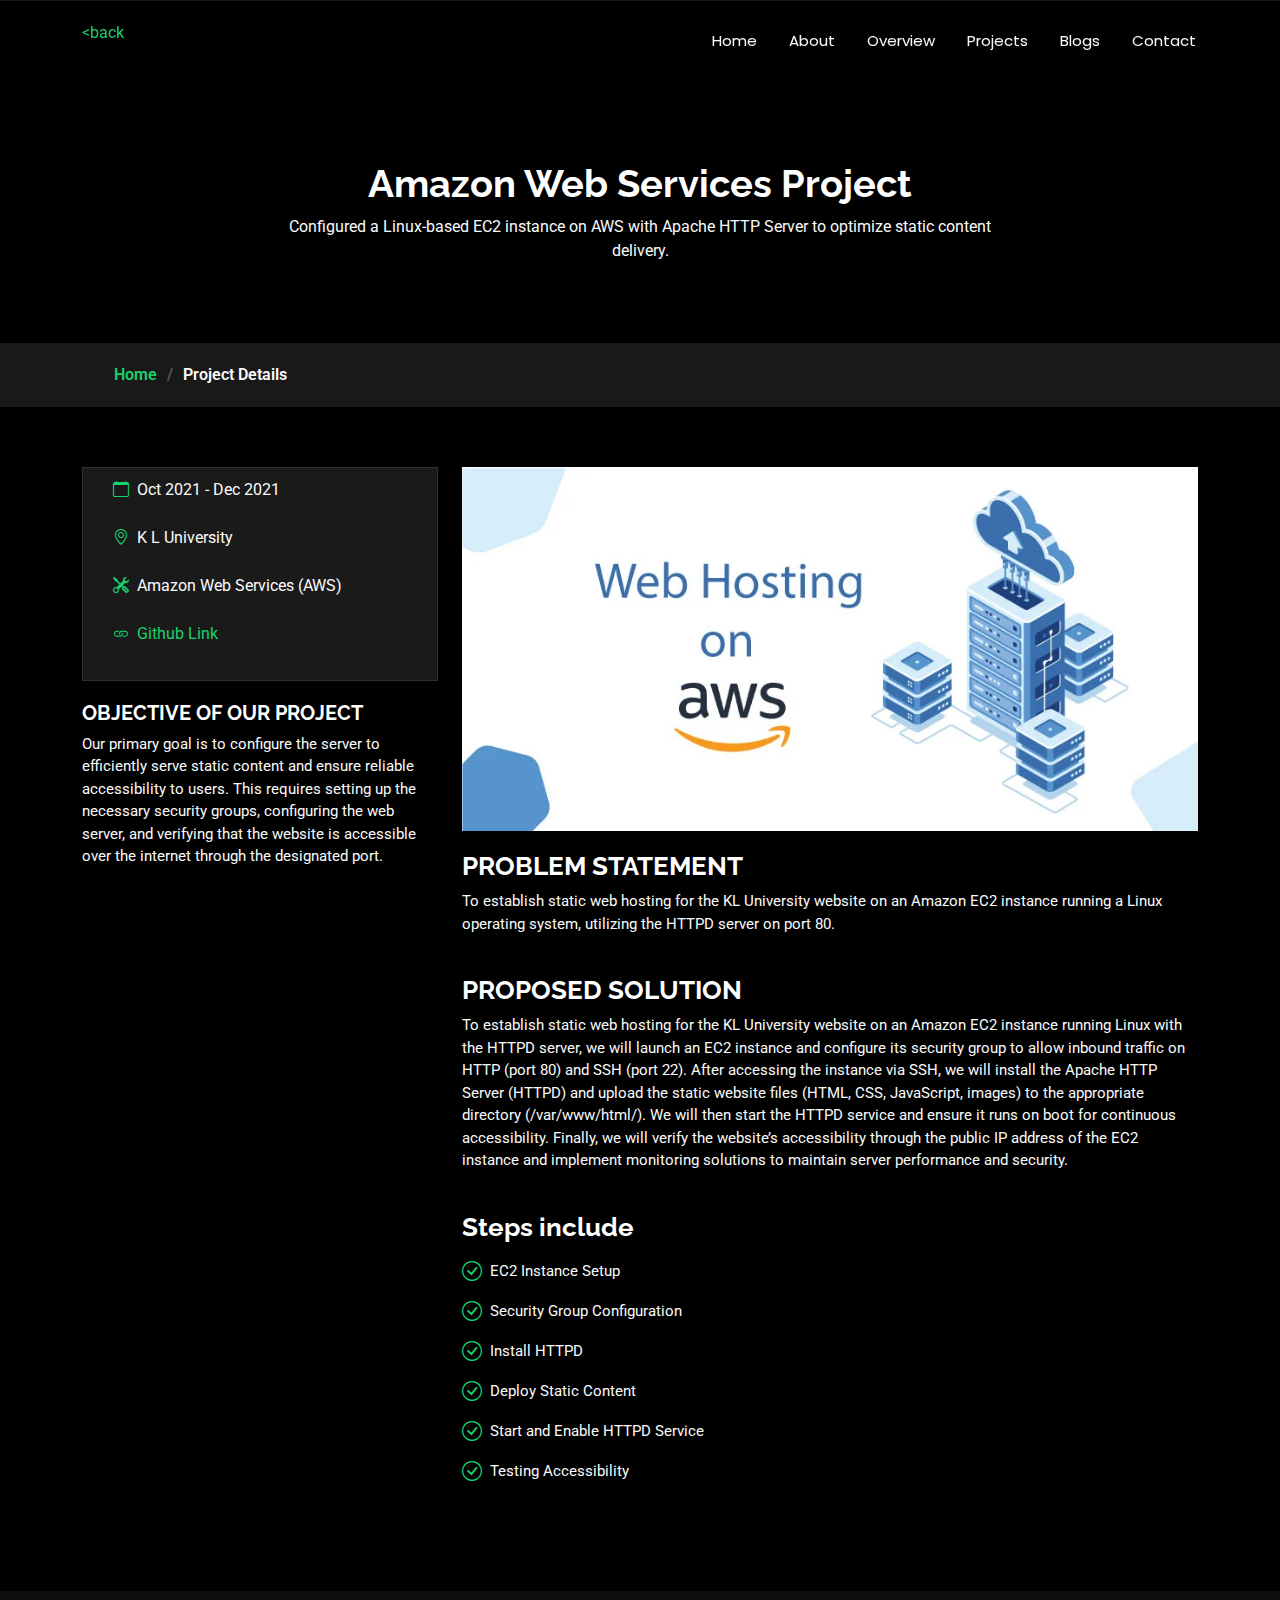
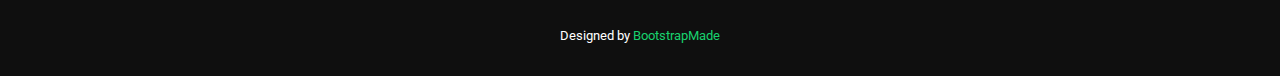
==== aws.html @ 351d0216 "Test (#1)" ====
<!DOCTYPE html>
<html lang="en">

<head>
  <meta charset="utf-8">
  <meta content="width=device-width, initial-scale=1.0" name="viewport">
  <title>Project Details - Priyanka Nidadavolu</title>
  <meta name="description" content="">
  <meta name="keywords" content="">

  <!-- Favicons -->
  <link href="assets/img/favicon.png" rel="icon">
  <link href="assets/img/apple-touch-icon.png" rel="apple-touch-icon">

  <!-- Fonts -->
  <link href="https://fonts.googleapis.com" rel="preconnect">
  <link href="https://fonts.gstatic.com" rel="preconnect" crossorigin>
  <link href="https://fonts.googleapis.com/css2?family=Roboto:ital,wght@0,100;0,300;0,400;0,500;0,700;0,900;1,100;1,300;1,400;1,500;1,700;1,900&family=Poppins:ital,wght@0,100;0,200;0,300;0,400;0,500;0,600;0,700;0,800;0,900;1,100;1,200;1,300;1,400;1,500;1,600;1,700;1,800;1,900&family=Raleway:ital,wght@0,100;0,200;0,300;0,400;0,500;0,600;0,700;0,800;0,900;1,100;1,200;1,300;1,400;1,500;1,600;1,700;1,800;1,900&display=swap" rel="stylesheet">

  <!-- Vendor CSS Files -->
  <link href="assets/vendor/bootstrap/css/bootstrap.min.css" rel="stylesheet">
  <link href="assets/vendor/bootstrap-icons/bootstrap-icons.css" rel="stylesheet">
  <link href="assets/vendor/aos/aos.css" rel="stylesheet">
  <link href="assets/vendor/swiper/swiper-bundle.min.css" rel="stylesheet">
  <link href="assets/vendor/glightbox/css/glightbox.min.css" rel="stylesheet">

  <!-- Main CSS File -->
  <link href="assets/css/main.css" rel="stylesheet">

  <!-- =======================================================
  * Template Name: Personal
  * Template URL: https://bootstrapmade.com/personal-free-resume-bootstrap-template/
  * Updated: Aug 07 2024 with Bootstrap v5.3.3
  * Author: BootstrapMade.com
  * License: https://bootstrapmade.com/license/
  ======================================================== -->
</head>

<body class="service-details-page">

  <header id="header" class="header d-flex align-items-center fixed-top">
    <div class="container-fluid container-xl position-relative d-flex align-items-center justify-content-between">

      <a href="projects.html" class="logo d-flex align-items-center">
        <!-- Uncomment the line below if you also wish to use an image logo -->
        <!-- <img src="assets/img/logo.png" alt=""> -->
        <p class="sitename">&lt;back</p>
      </a>

      <nav id="navmenu" class="navmenu">
        <ul>
          <li><a href="index.html">Home</a></li>
          <li><a href="about.html">About</a></li>
          <li><a href="overview.html">Overview</a></li>
          <li><a href="projects.html">Projects</a></li>
          <li><a href="blogs.html">Blogs</a></li>
          <li><a href="contact.html">Contact</a></li>
        </ul>
        <i class="mobile-nav-toggle d-xl-none bi bi-list"></i>
      </nav>

    </div>
  </header>

  <main class="main">

    <!-- Page Title -->
    <div class="page-title" data-aos="fade">
      <div class="heading">
        <div class="container">
          <div class="row d-flex justify-content-center text-center">
            <div class="col-lg-8">
              <h1>Amazon Web Services Project</h1>
              <p class="mb-0">Configured a Linux-based EC2 instance on AWS with Apache HTTP Server to optimize static content delivery.</p>
            </div>
          </div>
        </div>
      </div>
      <nav class="breadcrumbs">
        <div class="container">
          <ol>
            <li><a href="index.html">Home</a></li>
            <li class="current">Project Details</li>
          </ol>
        </div>
      </nav>
    </div><!-- End Page Title -->

    <!-- Service Details Section -->
    <section id="service-details" class="service-details section">

      <div class="container">

        <div class="row gy-4">

          <div class="col-lg-4" data-aos="fade-up" data-aos-delay="100">
            <div class="services-list">
              <div style="display: flex; align-items: center;">
                <i class="bi bi-calendar" style="color: #18d26e"></i>
                <h7 style="margin-left: 8px;">Oct 2021 - Dec 2021</h7>
              </div><br>
              <div style="display: flex; align-items: center;">
                <i class="bi bi-geo-alt" style="color: #18d26e"></i>
                <h7 style="margin-left: 8px;">K L University</h7>
              </div><br>
              <div style="display: flex; align-items: center;">
                <i class="bi bi-tools" style="color: #18d26e"></i>
                <h7 style="margin-left: 8px;">Amazon Web Services (AWS)</h7>
              </div><br>
              <div style="display: flex; align-items: center;">
                <i class="bi bi-link" style="color: #18d26e"></i>
                <h7><a href="https://github.com/aws-project-klu/static-web-hosting">&nbsp; Github Link</a></h7>
              </div><br>
            </div>

            <h4>OBJECTIVE OF OUR PROJECT</h4>
            <p>
              Our primary goal is to configure the server to efficiently serve static content and ensure reliable accessibility to users. This requires setting up the necessary security groups, configuring the web server, and verifying that the website is accessible over the internet through the designated port.</p>
          </div>

          <div class="col-lg-8" data-aos="fade-up" data-aos-delay="200">
            <img src="assets/img/projects/aws.webp" alt="" class="img-fluid services-img">
            <h3>PROBLEM STATEMENT</h3>
            <p>
                To establish static web hosting for the KL University website on an Amazon EC2 instance running a Linux operating system, utilizing the HTTPD server on port 80. 
            </p><br>
            <h3>PROPOSED SOLUTION</h3>
            <p>
                To establish static web hosting for the KL University website on an Amazon EC2 instance running Linux with the HTTPD server, we will launch an EC2 instance and configure its security group to allow inbound traffic on HTTP (port 80) and SSH (port 22). After accessing the instance via SSH, we will install the Apache HTTP Server (HTTPD) and upload the static website files (HTML, CSS, JavaScript, images) to the appropriate directory (/var/www/html/). We will then start the HTTPD service and ensure it runs on boot for continuous accessibility. Finally, we will verify the website’s accessibility through the public IP address of the EC2 instance and implement monitoring solutions to maintain server performance and security.
            </p><br>
            <h3>Steps include</h3>
            <ul>
              <li><i class="bi bi-check-circle"></i> <span>EC2 Instance Setup</span></li>
              <li><i class="bi bi-check-circle"></i> <span>Security Group Configuration</span></li>
              <li><i class="bi bi-check-circle"></i> <span>Install HTTPD</span></li>
              <li><i class="bi bi-check-circle"></i> <span>Deploy Static Content</span></li>
              <li><i class="bi bi-check-circle"></i> <span>Start and Enable HTTPD Service</span></li>
              <li><i class="bi bi-check-circle"></i> <span>Testing Accessibility</span></li>
            </ul><br>
            <!-- <h3>E POSTER</h3><br> -->
            <!-- <div class="portfolio-content h-100">
              <a href="assets/img/projects/eposter.png" data-gallery="portfolio-gallery-branding" class="glightbox preview-link"><img src="assets/img/projects/eposter.png" class="img-fluid"><br></i></a>
  
            </div> -->
          </div>

        </div>

      </div>

    </section><!-- /Service Details Section -->

  </main>

  <footer id="footer" class="footer dark-background">
    <div class="container">
      
        <div class="credits">
          <!-- All the links in the footer should remain intact. -->
          <!-- You can delete the links only if you've purchased the pro version. -->
          <!-- Licensing information: https://bootstrapmade.com/license/ -->
          <!-- Purchase the pro version with working PHP/AJAX contact form: [buy-url] -->
          Designed by <a href="https://bootstrapmade.com/">BootstrapMade</a>
        </div>
      </div>
    </div>
  </footer>

  <!-- Scroll Top -->
  <a href="#" id="scroll-top" class="scroll-top d-flex align-items-center justify-content-center"><i class="bi bi-arrow-up-short"></i></a>

  <!-- Preloader -->
  <div id="preloader"></div>

  <!-- Vendor JS Files -->
  <script src="assets/vendor/bootstrap/js/bootstrap.bundle.min.js"></script>
  <script src="assets/vendor/php-email-form/validate.js"></script>
  <script src="assets/vendor/aos/aos.js"></script>
  <script src="assets/vendor/typed.js/typed.umd.js"></script>
  <script src="assets/vendor/purecounter/purecounter_vanilla.js"></script>
  <script src="assets/vendor/waypoints/noframework.waypoints.js"></script>
  <script src="assets/vendor/swiper/swiper-bundle.min.js"></script>
  <script src="assets/vendor/glightbox/js/glightbox.min.js"></script>
  <script src="assets/vendor/imagesloaded/imagesloaded.pkgd.min.js"></script>
  <script src="assets/vendor/isotope-layout/isotope.pkgd.min.js"></script>

  <!-- Main JS File -->
  <script src="assets/js/main.js"></script>

</body>

</html>
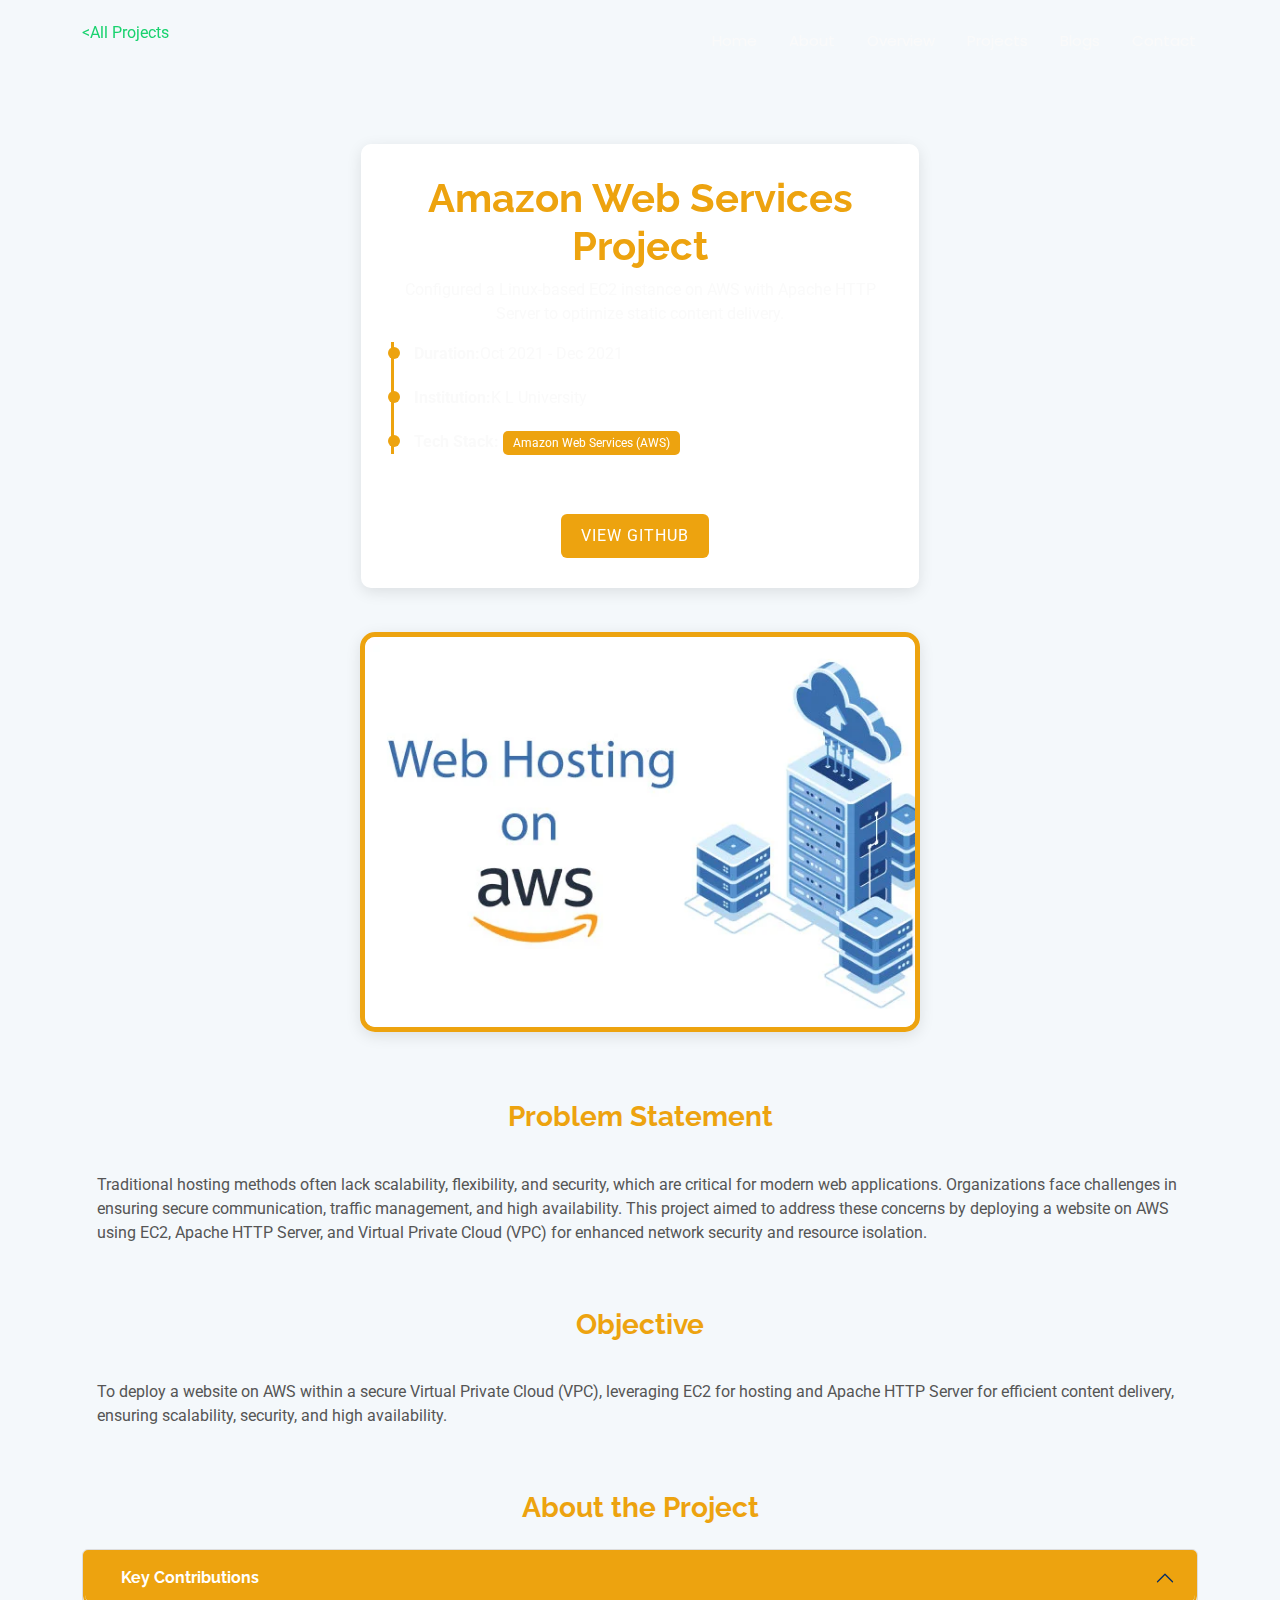
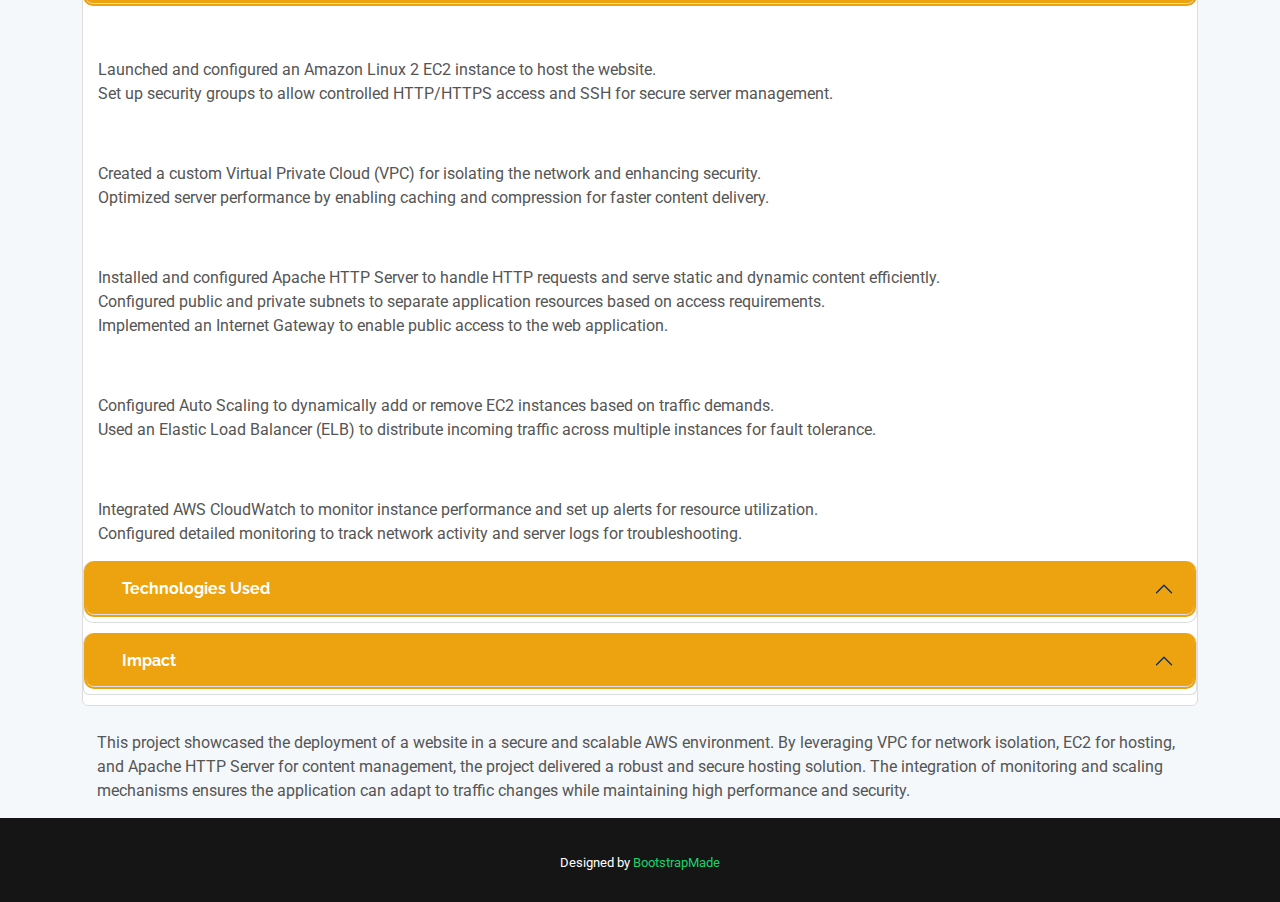
==== commit 6da153f6: "updated projects" ====
--- a/aws.html
+++ b/aws.html
@@ -26,7 +26,254 @@
 
   <!-- Main CSS File -->
   <link href="assets/css/main.css" rel="stylesheet">
-
+  <style>
+    body {
+      font-family: 'Roboto', sans-serif;
+      background-color: #f4f8fb;
+      margin: 0;
+    }
+
+    .highlight {
+      color: #eda30f;
+      font-weight: bold;
+    }
+
+    .navbar {
+      background-color: #222;
+      padding: 20px 0;
+    }
+
+    .navbar a {
+      color: #fff;
+      font-size: 16px;
+    }
+
+    .navbar a:hover {
+      color: #eda30f;
+    }
+
+    .badge-tech {
+      background: #eda30f;
+      color: #fff;
+      border-radius: 5px;
+      font-size: 12px;
+      margin-right: 5px;
+      padding: 5px 10px;
+      cursor: pointer;
+    }
+
+    .badge-tech:hover {
+      background: rgb(137, 42, 42);
+    }
+
+    .project-image {
+      border-radius: 10px;
+      box-shadow: 0 4px 20px rgba(0, 0, 0, 0.2);
+      transition: transform 0.3s ease-in-out;
+      max-width: 100%;
+    }
+
+    .project-image:hover {
+      transform: scale(1.05);
+    }
+
+    .project-info-card {
+      background-color: white;
+      padding: 30px;
+      border-radius: 10px;
+      box-shadow: 0 4px 15px rgba(0, 0, 0, 0.1);
+    }
+
+    .timeline {
+      list-style: none;
+      padding: 0;
+      border-left: 3px solid #eda30f;
+    }
+
+    .timeline li {
+      margin-bottom: 20px;
+      position: relative;
+      padding-left: 20px;
+    }
+
+    .timeline li:before {
+      content: "";
+      width: 12px;
+      height: 12px;
+      background: #eda30f;
+      position: absolute;
+      left: -6px;
+      top: 5px;
+      border-radius: 50%;
+    }
+
+    .cta-buttons .btn {
+      margin-right: 10px;
+      padding: 10px 20px;
+      font-size: 16px;
+      text-transform: uppercase;
+      letter-spacing: 1px;
+    }
+
+    .cta-buttons .btn-primary {
+      background-color: #eda30f;
+      border: none;
+      transition: background-color 0.3s;
+    }
+
+    .cta-buttons .btn-primary:hover {
+      background-color: #218838;
+    }
+
+    .cta-buttons .btn-success {
+      background-color: #eda30f;
+      border: none;
+      transition: background-color 0.3s;
+    }
+
+    .cta-buttons .btn-success:hover {
+      background-color: rgb(137, 42, 42);
+    }
+
+    .breadcrumbs a {
+      color: #eda30f;
+      text-decoration: none;
+      font-weight: bold;
+    }
+
+    .breadcrumbs a:hover {
+      text-decoration: underline;
+    }
+
+    .accordion-button {
+      background-color: #eda30f;
+      color: white;
+      font-weight: bold;
+    }
+
+    .accordion-button:hover {
+      background-color: #218838;
+    }
+
+    .accordion-item {
+      border: 1px solid #ddd;
+      margin-bottom: 10px;
+      border-radius: 5px;
+    }
+
+    footer {
+      background-color: #222;
+      color: #fff;
+      padding: 20px 0;
+      text-align: center;
+    }
+
+    footer p {
+      margin: 0;
+      font-size: 14px;
+    }
+
+    /* Responsive Design */
+    @media (max-width: 768px) {
+      .project-info-container {
+        flex-direction: column;
+      }
+
+      .project-info-card {
+        margin-top: 20px;
+      }
+
+      .project-image {
+        margin-top: 20px;
+      }
+    }
+    .accordion-button {
+      background-color: #eda30f;
+      font-weight: bold;
+      border: 2px solid #ddd;
+      border-radius: 10px;
+      transition: all 0.3s ease;
+    }
+  
+    .accordion-button:hover {
+      background-color: #f1f1f1;
+      cursor: pointer;
+      border-color: #eda30f;
+    }
+  
+    .accordion-button:not(.collapsed) {
+      background-color: #eda30f;
+      color: white;
+      border-color: #eda30f;
+    }
+  
+    .accordion-item {
+      border: 1px solid #ddd;
+      border-radius: 10px;
+      margin-bottom: 10px;
+      transition: transform 0.3s ease;
+    }
+  
+    .accordion-item:hover {
+      transform: translateY(-5px);
+      box-shadow: 0 4px 15px rgba(0, 0, 0, 0.1);
+    }
+  
+    .accordion-body {
+      padding: 15px;
+      font-size: 1rem;
+      color: #555;
+    }
+  
+    .accordion-button i {
+      font-size: 1.5rem;
+    }
+  
+    .highlight {
+      color: #eda30f;
+    }
+  
+    .accordion-header {
+      margin-bottom: 5px;
+    }
+
+    .image-container {
+      position: relative;
+      width: 100%;
+      max-width: 600px;
+      margin: 0 auto;
+      padding: 20px;
+    }
+  
+    .styled-image {
+      width: 100%;
+      max-height: 400px;
+      object-fit: cover;
+      border-radius: 15px; /* Rounded corners */
+      border: 5px solid #eda30f; /* Green border for a fresh look */
+      box-shadow: 0 4px 15px rgba(0, 0, 0, 0.1); /* Soft shadow */
+      transition: all 0.3s ease; /* Smooth transition on hover */
+    }
+  
+    .styled-image:hover {
+      transform: scale(1.05); /* Slight zoom on hover */
+      opacity: 0.9; /* Subtle opacity change */
+      box-shadow: 0 6px 25px rgba(0, 0, 0, 0.2); /* Deeper shadow on hover */
+    }
+  
+    .image-container img {
+      border-radius: 15px;
+      max-width: 100%;
+      height: auto;
+    }
+  
+    /* Ensure responsiveness on mobile screens */
+    @media (max-width: 768px) {
+      .styled-image {
+        max-height: 300px;
+      }
+    }
+  </style>
   <!-- =======================================================
   * Template Name: Personal
   * Template URL: https://bootstrapmade.com/personal-free-resume-bootstrap-template/
@@ -44,7 +291,7 @@
       <a href="projects.html" class="logo d-flex align-items-center">
         <!-- Uncomment the line below if you also wish to use an image logo -->
         <!-- <img src="assets/img/logo.png" alt=""> -->
-        <p class="sitename">&lt;back</p>
+        <p class="sitename">&lt;All Projects</p>
       </a>
 
       <nav id="navmenu" class="navmenu">
@@ -63,93 +310,162 @@
   </header>
 
   <main class="main">
-
-    <!-- Page Title -->
-    <div class="page-title" data-aos="fade">
-      <div class="heading">
-        <div class="container">
-          <div class="row d-flex justify-content-center text-center">
-            <div class="col-lg-8">
-              <h1>Amazon Web Services Project</h1>
-              <p class="mb-0">Configured a Linux-based EC2 instance on AWS with Apache HTTP Server to optimize static content delivery.</p>
+    <div class="container mt-5" data-aos="fade-in">
+      <!-- Breadcrumbs -->
+<br><br><br><br>
+      <!-- Project Info -->
+      <div class="project-info-container d-flex flex-wrap justify-content-center">
+        <!-- Project Info Card -->
+        <div class="col-md-6 col-8" data-aos="zoom-in">
+          <div class="project-info-card">
+            <h1 class="text-center highlight">Amazon Web Services Project</h1>
+            <p class="text-center">Configured a Linux-based EC2 instance on AWS with Apache HTTP Server to optimize static content delivery.</p>
+            <ul class="timeline">
+              <li><strong>Duration:</strong>Oct 2021 - Dec 2021</li>
+              <li><strong>Institution:</strong>K L University</li>
+              <li>
+                <strong>Tech Stack:</strong>
+                <span class="badge-tech" title="Java programming language">Amazon Web Services (AWS)</span>
+              </li>
+            </ul>
+            <br>
+            <div class="cta-buttons mt-3 text-center">
+              <a href="https://github.com/aws-project-klu/static-web-hosting" class="btn btn-success" target="_blank"><i class="fab fa-github"></i> View GitHub</a>
             </div>
           </div>
         </div>
+
+        <!-- Project Image -->
+
+        
+          <div class="image-container text-center mt-4" data-aos="zoom-in">
+            <img src="assets/img/projects/aws.webp" alt="Project Image" class="styled-image img-fluid" style="height: 500px;">
+          </div>
+        </div>
+
+      <!-- Problem Statement -->
+      <div class="row mt-5">
+        <div class="col-md-12">
+          <h3 class="text-center mb-4 highlight">Problem Statement</h3>
+          <div class="accordion-body">Traditional hosting methods often lack scalability, flexibility, and security, which are critical for modern web applications. Organizations face challenges in ensuring secure communication, traffic management, and high availability. This project aimed to address these concerns by deploying a website on AWS using EC2, Apache HTTP Server, and Virtual Private Cloud (VPC) for enhanced network security and resource isolation.
+
+          </div><br><br>
+          <h3 class="text-center mb-4 highlight">Objective</h3>
+          <div class="accordion-body">
+            To deploy a website on AWS within a secure Virtual Private Cloud (VPC), leveraging EC2 for hosting and Apache HTTP Server for efficient content delivery, ensuring scalability, security, and high availability.
+          </div>
+        </div>
       </div>
-      <nav class="breadcrumbs">
-        <div class="container">
-          <ol>
-            <li><a href="index.html">Home</a></li>
-            <li class="current">Project Details</li>
-          </ol>
+
+      <!-- Modules -->
+      <!-- Modules Section -->
+      <div class="row mt-5">
+        <div class="col-md-12">
+          <h3 class="text-center mb-4 highlight">About the Project</h3>
+          <div class="accordion" id="modulesAccordion">
+            <!-- Module 1 -->
+            <div class="accordion-item">
+              <h2 class="accordion-header" id="module1">
+                <button class="accordion-button d-flex align-items-center" type="button" data-bs-toggle="collapse" data-bs-target="#collapse1" aria-expanded="false" aria-controls="collapse1">
+                  <i class="fas fa-users me-3" style="color:#28a745;"></i><span>Key Contributions</span>
+                </button>
+              </h2>
+              <div id="collapse1" class="accordion-collapse collapse show" aria-labelledby="module1" data-bs-parent="#modulesAccordion">
+                <div class="accordion-body">
+                  <h5>AWS EC2 Instance Configuration:</h5>
+
+                  Launched and configured an Amazon Linux 2 EC2 instance to host the website.
+                  <br>
+                  Set up security groups to allow controlled HTTP/HTTPS access and SSH for secure server management.
+                  <br><br>
+                 <h5>Network Isolation with VPC:</h5>
+
+                 Created a custom Virtual Private Cloud (VPC) for isolating the network and enhancing security.
+                  <br>Optimized server performance by enabling caching and compression for faster content delivery.
+                  <br><br>
+                  
+                  <h5>Web Server Setup with Apache:</h5>
+
+                  Installed and configured Apache HTTP Server to handle HTTP requests and serve static and dynamic content efficiently.
+                  <br>Configured public and private subnets to separate application resources based on access requirements.
+                  <br>Implemented an Internet Gateway to enable public access to the web application.
+                  <br><br>
+                  <h5>Scalability and High Availability:</h5>
+
+                  Configured Auto Scaling to dynamically add or remove EC2 instances based on traffic demands.
+                  <br>
+                  Used an Elastic Load Balancer (ELB) to distribute incoming traffic across multiple instances for fault tolerance.
+                  <br><br>
+                  <h5>Monitoring and Logging:</h5>
+
+                  Integrated AWS CloudWatch to monitor instance performance and set up alerts for resource utilization.
+                  <br>
+                  Configured detailed monitoring to track network activity and server logs for troubleshooting.
+
+                </div>
+              </div>
+              <div class="accordion-item">
+                <h2 class="accordion-header" id="module2">
+                  <button class="accordion-button d-flex align-items-center" type="button" data-bs-toggle="collapse" data-bs-target="#collapse2" aria-expanded="false" aria-controls="collapse2">
+                    <i class="fas fa-plant me-3" style="color:#28a745;"></i><span>Technologies Used</span>
+                  </button>
+                </h2>
+                <div id="collapse2" class="accordion-collapse collapse" aria-labelledby="module2" data-bs-parent="#modulesAccordion">
+                  <div class="accordion-body">
+                    
+                    <h5>AWS Services:</h5>
+                    EC2 (Elastic Compute Cloud): Provisioned instances for hosting the website.<br>
+                    VPC (Virtual Private Cloud): Configured for secure and isolated network architecture.<br>
+                    Internet Gateway: Enabled public internet access for resources within the VPC.<br>
+                    Elastic Load Balancer (ELB): Distributed traffic to ensure high availability.<br>
+                    CloudWatch: Monitored application and infrastructure performance.<br><br>
+  
+                    <h5>Web Server:</h5>
+                    Apache HTTP Server: Configured to serve website content and handle HTTP requests.<br><br>
+                    
+                    <h5>Operating System:</h5>
+                    Amazon Linux 2: Used for its compatibility with AWS services and optimized performance.<br><br>
+                    
+                    <h5>Networking and Security:</h5>
+                    NACLs and Security Groups: Implemented to control access to resources and secure traffic.
+                  </div>
+                </div>
+              </div>
+        
+              <!-- Module 3 -->
+              <div class="accordion-item">
+                <h2 class="accordion-header" id="module3">
+                  <button class="accordion-button d-flex align-items-center" type="button" data-bs-toggle="collapse" data-bs-target="#collapse3" aria-expanded="false" aria-controls="collapse3">
+                    <i class="fas fa-recycle me-3" style="color:#006400;"></i><span>Impact</span>
+                  </button>
+                </h2>
+                <div id="collapse3" class="accordion-collapse collapse" aria-labelledby="module3" data-bs-parent="#modulesAccordion">
+                  <div class="accordion-body">
+                    <h5>Enhanced Security:</h5>
+                    Isolated resources within the VPC for improved security and control over data flow.<br><br>
+  
+                    <h5>Scalable Architecture:</h5>
+                    Enabled the application to handle variable traffic loads effectively with Auto Scaling and Load Balancer integration.<br><br>
+                    
+                    <h5>Reliable and Highly Available Solution:</h5>
+                    Reduced downtime by balancing traffic and implementing failover mechanisms.<br><br>
+                    
+                    <h5>Optimized Performance:</h5>
+                    Faster content delivery and reduced latency due to optimized web server configurations and caching.<br><br>
+                    
+                  </div>
+                </div>
+              </div>
+        
+            </div>
+      
+          </div>
         </div>
-      </nav>
-    </div><!-- End Page Title -->
-
-    <!-- Service Details Section -->
-    <section id="service-details" class="service-details section">
-
-      <div class="container">
-
-        <div class="row gy-4">
-
-          <div class="col-lg-4" data-aos="fade-up" data-aos-delay="100">
-            <div class="services-list">
-              <div style="display: flex; align-items: center;">
-                <i class="bi bi-calendar" style="color: #18d26e"></i>
-                <h7 style="margin-left: 8px;">Oct 2021 - Dec 2021</h7>
-              </div><br>
-              <div style="display: flex; align-items: center;">
-                <i class="bi bi-geo-alt" style="color: #18d26e"></i>
-                <h7 style="margin-left: 8px;">K L University</h7>
-              </div><br>
-              <div style="display: flex; align-items: center;">
-                <i class="bi bi-tools" style="color: #18d26e"></i>
-                <h7 style="margin-left: 8px;">Amazon Web Services (AWS)</h7>
-              </div><br>
-              <div style="display: flex; align-items: center;">
-                <i class="bi bi-link" style="color: #18d26e"></i>
-                <h7><a href="https://github.com/aws-project-klu/static-web-hosting">&nbsp; Github Link</a></h7>
-              </div><br>
-            </div>
-
-            <h4>OBJECTIVE OF OUR PROJECT</h4>
-            <p>
-              Our primary goal is to configure the server to efficiently serve static content and ensure reliable accessibility to users. This requires setting up the necessary security groups, configuring the web server, and verifying that the website is accessible over the internet through the designated port.</p>
-          </div>
-
-          <div class="col-lg-8" data-aos="fade-up" data-aos-delay="200">
-            <img src="assets/img/projects/aws.webp" alt="" class="img-fluid services-img">
-            <h3>PROBLEM STATEMENT</h3>
-            <p>
-                To establish static web hosting for the KL University website on an Amazon EC2 instance running a Linux operating system, utilizing the HTTPD server on port 80. 
-            </p><br>
-            <h3>PROPOSED SOLUTION</h3>
-            <p>
-                To establish static web hosting for the KL University website on an Amazon EC2 instance running Linux with the HTTPD server, we will launch an EC2 instance and configure its security group to allow inbound traffic on HTTP (port 80) and SSH (port 22). After accessing the instance via SSH, we will install the Apache HTTP Server (HTTPD) and upload the static website files (HTML, CSS, JavaScript, images) to the appropriate directory (/var/www/html/). We will then start the HTTPD service and ensure it runs on boot for continuous accessibility. Finally, we will verify the website’s accessibility through the public IP address of the EC2 instance and implement monitoring solutions to maintain server performance and security.
-            </p><br>
-            <h3>Steps include</h3>
-            <ul>
-              <li><i class="bi bi-check-circle"></i> <span>EC2 Instance Setup</span></li>
-              <li><i class="bi bi-check-circle"></i> <span>Security Group Configuration</span></li>
-              <li><i class="bi bi-check-circle"></i> <span>Install HTTPD</span></li>
-              <li><i class="bi bi-check-circle"></i> <span>Deploy Static Content</span></li>
-              <li><i class="bi bi-check-circle"></i> <span>Start and Enable HTTPD Service</span></li>
-              <li><i class="bi bi-check-circle"></i> <span>Testing Accessibility</span></li>
-            </ul><br>
-            <!-- <h3>E POSTER</h3><br> -->
-            <!-- <div class="portfolio-content h-100">
-              <a href="assets/img/projects/eposter.png" data-gallery="portfolio-gallery-branding" class="glightbox preview-link"><img src="assets/img/projects/eposter.png" class="img-fluid"><br></i></a>
-  
-            </div> -->
-          </div>
-
-        </div>
-
       </div>
-
-    </section><!-- /Service Details Section -->
-
+      
+      <div class="accordion-body">This project showcased the deployment of a website in a secure and scalable AWS environment. By leveraging VPC for network isolation, EC2 for hosting, and Apache HTTP Server for content management, the project delivered a robust and secure hosting solution. The integration of monitoring and scaling mechanisms ensures the application can adapt to traffic changes while maintaining high performance and security.
+      </div>
+    </div>
   </main>
 
   <footer id="footer" class="footer dark-background">
